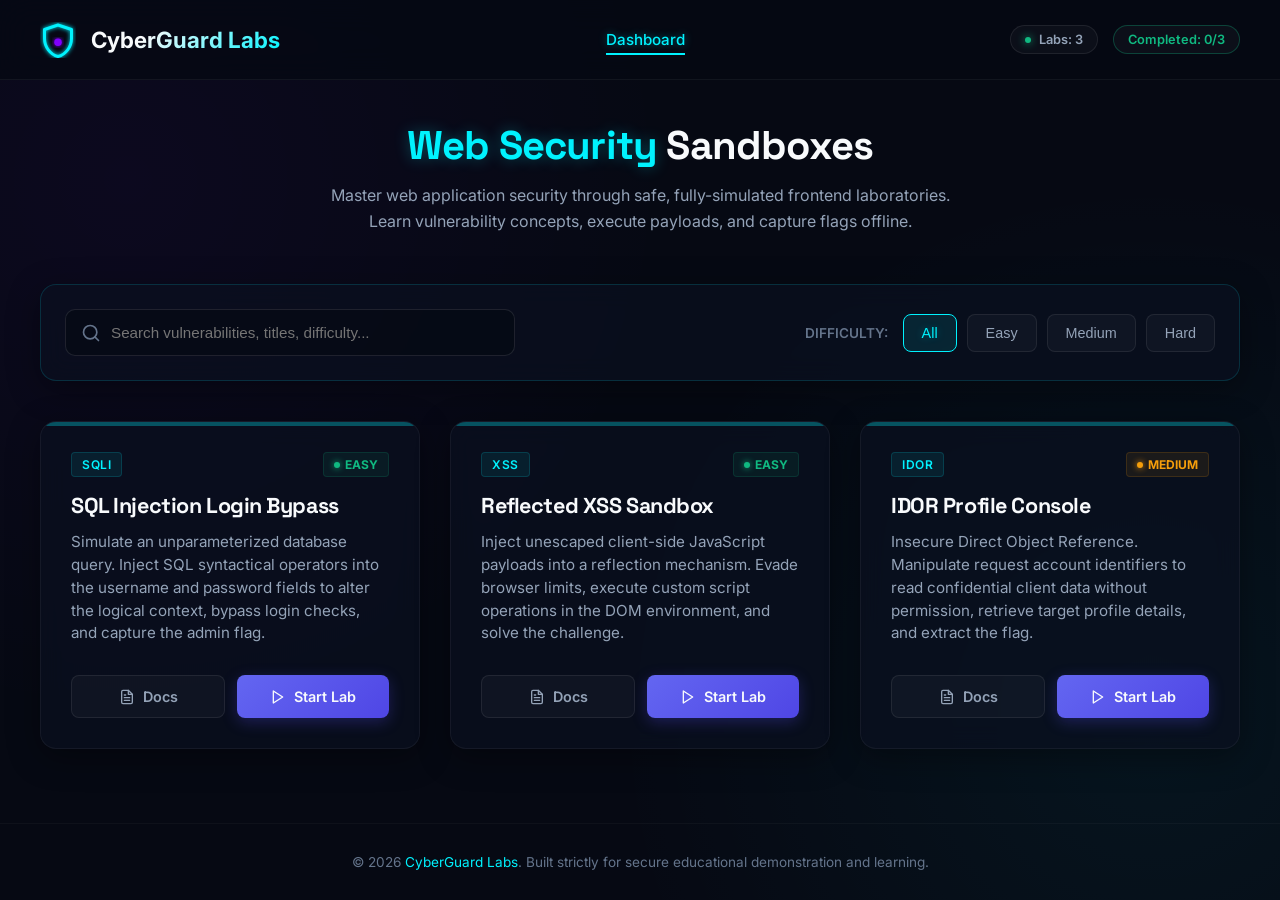
==== index.html @ f49d8ed1 "Add files via upload" ====
<!DOCTYPE html>
<html lang="en">

<head>
  <meta charset="UTF-8">
  <meta name="viewport" content="width=device-width, initial-scale=1.0">
  <title>CyberGuard - Web Security Labs Dashboard</title>
  <!-- SEO Meta Tags -->
  <meta name="description"
    content="An interactive, local sandbox learning dashboard for web security vulnerabilities including SQLi, Reflected XSS, and IDOR.">
  <meta name="keywords"
    content="web security, cybersecurity dashboard, SQL Injection sandbox, cross-site scripting lab, IDOR demonstration">
  <meta name="author" content="CyberGuard">
  <!-- Stylesheets -->
  <link rel="stylesheet" href="css/style.css">
  <!-- Logo Icon -->
  <link rel="icon" type="image/svg+xml" href="assets/images/logo.svg">
</head>

<body>
  <div class="app-container">
    <!-- Navbar Header -->
    <header class="navbar" id="mainHeader">
      <a href="index.html" class="brand" id="brandLink">
        <img src="assets/images/logo.svg" alt="CyberGuard Logo" width="36" height="36" id="brandLogo">
        <span class="brand-text" id="brandTitle">CyberGuard Labs</span>
      </a>

      <nav class="nav-links" id="mainNavigation">
        <a href="index.html" class="nav-link active" id="navHome">Dashboard</a>
      </nav>

      <!-- Dashboard Interactive Stats -->
      <div class="nav-stats" id="dashboardStats">
        <div class="stat-badge" id="badgeTotal">
          <div class="dot"></div>
          <span id="badgeTotalText">Labs: 3</span>
        </div>
        <div class="stat-badge" id="badgeScore" style="border-color: rgba(16, 185, 129, 0.3);">
          <span style="color: var(--neon-green);" id="badgeScoreText">Completed: <span
              id="completedCount">0</span>/3</span>
        </div>
      </div>
    </header>

    <!-- Main Dashboard Section -->
    <main class="dashboard-main" id="dashboardContent">

      <!-- Hero Header Section -->
      <section class="hero-section" id="heroIntro">
        <h2 id="heroTitle"><span>Web Security</span> Sandboxes</h2>
        <p id="heroDescription">
          Master web application security through safe, fully-simulated frontend laboratories. Learn vulnerability
          concepts, execute payloads, and capture flags offline.
        </p>
      </section>

      <!-- Search and Filters Section -->
      <section class="controls-container" id="controlsPanel">
        <!-- Search input -->
        <div class="search-wrapper" id="searchContainer">
          <input type="text" id="labSearch" placeholder="Search vulnerabilities, titles, difficulty..."
            autocomplete="off">
          <svg class="search-icon" xmlns="http://www.w3.org/2000/svg" viewBox="0 0 24 24" width="20" height="20"
            fill="none" stroke="currentColor" stroke-width="2" stroke-linecap="round" stroke-linejoin="round"
            id="searchSvg">
            <circle cx="11" cy="11" r="8"></circle>
            <line x1="21" y1="21" x2="16.65" y2="16.65"></line>
          </svg>
        </div>

        <!-- Filter buttons -->
        <div class="filter-wrapper" id="filterPanel">
          <span class="filter-label" id="filterTitle">Difficulty:</span>
          <button class="filter-btn active" data-difficulty="all" id="filterAll">All</button>
          <button class="filter-btn" data-difficulty="easy" id="filterEasy">Easy</button>
          <button class="filter-btn" data-difficulty="medium" id="filterMedium">Medium</button>
          <button class="filter-btn" data-difficulty="hard" id="filterHard">Hard</button>
        </div>
      </section>

      <!-- Lab Grid System -->
      <section class="labs-grid" id="labsGrid">
        <!-- Rendered dynamically by js/app.js -->
      </section>
    </main>

    <!-- Footer Copyright -->
    <footer class="footer" id="mainFooter">
      <p id="footerCopy">&copy; 2026 <span>CyberGuard Labs</span>. Built strictly for secure educational demonstration
        and learning.</p>
    </footer>
  </div>

  <!-- Main JavaScript App -->
  <script src="js/app.js"></script>
</body>

</html>
---- css/style.css ----
/* 
  Web Security Labs Dashboard - Core Stylesheet
  Aesthetics: Dark Cybersecurity Theme, Neon Accents, Glassmorphism
*/

@import url('https://fonts.googleapis.com/css2?family=Space+Grotesk:wght@300;400;500;600;700&family=Inter:wght@300;400;500;600&family=JetBrains+Mono:wght@400;500&display=swap');

:root {
  /* Color Palette */
  --bg-main: #060913;
  --bg-card: rgba(10, 17, 32, 0.7);
  --bg-card-hover: rgba(16, 28, 54, 0.85);
  --border-color: rgba(0, 242, 254, 0.15);
  --border-hover: rgba(0, 242, 254, 0.4);
  
  /* Neons */
  --neon-cyan: #00f2fe;
  --neon-purple: #9d4edd;
  --neon-pink: #ff007f;
  --neon-green: #10b981;
  --neon-orange: #f59e0b;
  
  /* Text */
  --text-primary: #f8fafc;
  --text-secondary: #94a3b8;
  --text-muted: #64748b;
  
  /* Layout */
  --sidebar-width: 280px;
  --header-height: 80px;
  --transition-smooth: all 0.3s cubic-bezier(0.4, 0, 0.2, 1);
  --glass-glow: 0 8px 32px 0 rgba(0, 0, 0, 0.37);
}

/* Reset & Base Setup */
* {
  margin: 0;
  padding: 0;
  box-sizing: border-box;
}

body {
  background-color: var(--bg-main);
  color: var(--text-primary);
  font-family: 'Inter', sans-serif;
  overflow-x: hidden;
  background-image: 
    radial-gradient(circle at 10% 20%, rgba(127, 0, 255, 0.05) 0%, transparent 40%),
    radial-gradient(circle at 90% 80%, rgba(0, 242, 254, 0.05) 0%, transparent 40%);
  min-height: 100vh;
}

h1, h2, h3, h4, h5, h6 {
  font-family: 'Space Grotesk', sans-serif;
  letter-spacing: -0.02em;
}

/* Scrollbar Customization */
::-webkit-scrollbar {
  width: 8px;
}
::-webkit-scrollbar-track {
  background: var(--bg-main);
}
::-webkit-scrollbar-thumb {
  background: rgba(0, 242, 254, 0.2);
  border-radius: 4px;
}
::-webkit-scrollbar-thumb:hover {
  background: rgba(0, 242, 254, 0.5);
}

/* App Wrapper Layout */
.app-container {
  display: flex;
  flex-direction: column;
  min-height: 100vh;
}

/* Top Navigation Bar */
.navbar {
  height: var(--header-height);
  background: rgba(6, 9, 19, 0.8);
  backdrop-filter: blur(16px);
  -webkit-backdrop-filter: blur(16px);
  border-bottom: 1px solid rgba(255, 255, 255, 0.05);
  display: flex;
  justify-content: space-between;
  align-items: center;
  padding: 0 40px;
  position: sticky;
  top: 0;
  z-index: 100;
}

.brand {
  display: flex;
  align-items: center;
  gap: 15px;
  text-decoration: none;
}

.brand-text {
  font-size: 1.4rem;
  font-weight: 700;
  background: linear-gradient(135deg, var(--text-primary) 30%, var(--neon-cyan) 100%);
  -webkit-background-clip: text;
  -webkit-text-fill-color: transparent;
}

.nav-links {
  display: flex;
  gap: 25px;
  align-items: center;
}

.nav-link {
  color: var(--text-secondary);
  text-decoration: none;
  font-size: 0.95rem;
  font-weight: 500;
  transition: var(--transition-smooth);
  position: relative;
}

.nav-link:hover, .nav-link.active {
  color: var(--neon-cyan);
  text-shadow: 0 0 8px rgba(0, 242, 254, 0.4);
}

.nav-link::after {
  content: '';
  position: absolute;
  bottom: -6px;
  left: 0;
  width: 0;
  height: 2px;
  background: var(--neon-cyan);
  transition: var(--transition-smooth);
}

.nav-link:hover::after, .nav-link.active::after {
  width: 100%;
}

.nav-stats {
  display: flex;
  gap: 15px;
}

.stat-badge {
  background: rgba(255, 255, 255, 0.03);
  border: 1px solid rgba(255, 255, 255, 0.08);
  border-radius: 20px;
  padding: 6px 14px;
  font-size: 0.8rem;
  font-weight: 600;
  color: var(--text-secondary);
  display: flex;
  align-items: center;
  gap: 8px;
}

.stat-badge .dot {
  width: 6px;
  height: 6px;
  border-radius: 50%;
  background: var(--neon-green);
  box-shadow: 0 0 8px var(--neon-green);
}

/* Main Dashboard Page Shell */
.dashboard-main {
  flex: 1;
  max-width: 1400px;
  width: 100%;
  margin: 0 auto;
  padding: 40px;
}

/* Hero Section */
.hero-section {
  text-align: center;
  margin-bottom: 50px;
}

.hero-section h2 {
  font-size: 2.5rem;
  font-weight: 700;
  margin-bottom: 12px;
  color: var(--text-primary);
}

.hero-section h2 span {
  color: var(--neon-cyan);
  text-shadow: 0 0 15px rgba(0, 242, 254, 0.3);
}

.hero-section p {
  color: var(--text-secondary);
  max-width: 650px;
  margin: 0 auto;
  line-height: 1.6;
}

/* Search & Filter Controls */
.controls-container {
  background: var(--bg-card);
  backdrop-filter: blur(12px);
  -webkit-backdrop-filter: blur(12px);
  border: 1px solid var(--border-color);
  box-shadow: var(--glass-glow);
  border-radius: 16px;
  padding: 24px;
  display: flex;
  justify-content: space-between;
  align-items: center;
  gap: 20px;
  margin-bottom: 40px;
  transition: var(--transition-smooth);
}

.controls-container:hover {
  border-color: rgba(0, 242, 254, 0.3);
}

/* Search box */
.search-wrapper {
  position: relative;
  flex: 1;
  max-width: 450px;
}

.search-wrapper input {
  width: 100%;
  background: rgba(6, 9, 19, 0.6);
  border: 1px solid rgba(255, 255, 255, 0.1);
  border-radius: 10px;
  padding: 14px 20px 14px 45px;
  color: var(--text-primary);
  font-size: 0.95rem;
  transition: var(--transition-smooth);
}

.search-wrapper input:focus {
  outline: none;
  border-color: var(--neon-cyan);
  box-shadow: 0 0 10px rgba(0, 242, 254, 0.2);
  background: rgba(6, 9, 19, 0.8);
}

.search-icon {
  position: absolute;
  left: 16px;
  top: 50%;
  transform: translateY(-50%);
  color: var(--text-muted);
  pointer-events: none;
  transition: var(--transition-smooth);
}

.search-wrapper input:focus + .search-icon {
  color: var(--neon-cyan);
}

/* Difficulty Filters */
.filter-wrapper {
  display: flex;
  gap: 10px;
  align-items: center;
}

.filter-label {
  font-size: 0.85rem;
  color: var(--text-muted);
  font-weight: 600;
  text-transform: uppercase;
  margin-right: 5px;
}

.filter-btn {
  background: rgba(255, 255, 255, 0.03);
  border: 1px solid rgba(255, 255, 255, 0.08);
  color: var(--text-secondary);
  padding: 10px 18px;
  border-radius: 8px;
  cursor: pointer;
  font-weight: 500;
  font-size: 0.9rem;
  transition: var(--transition-smooth);
}

.filter-btn:hover {
  background: rgba(255, 255, 255, 0.08);
  color: var(--text-primary);
  border-color: rgba(255, 255, 255, 0.2);
}

.filter-btn.active {
  background: rgba(0, 242, 254, 0.1);
  border-color: var(--neon-cyan);
  color: var(--neon-cyan);
  text-shadow: 0 0 8px rgba(0, 242, 254, 0.3);
}

/* Labs Grid */
.labs-grid {
  display: grid;
  grid-template-columns: repeat(auto-fill, minmax(360px, 1fr));
  gap: 30px;
}

/* Glassmorphism Lab Card */
.lab-card {
  background: var(--bg-card);
  backdrop-filter: blur(12px);
  -webkit-backdrop-filter: blur(12px);
  border: 1px solid rgba(255, 255, 255, 0.05);
  box-shadow: var(--glass-glow);
  border-radius: 16px;
  padding: 30px;
  display: flex;
  flex-direction: column;
  height: 100%;
  transition: var(--transition-smooth);
  position: relative;
  overflow: hidden;
}

.lab-card::before {
  content: '';
  position: absolute;
  top: 0;
  left: 0;
  width: 100%;
  height: 4px;
  background: var(--neon-cyan);
  opacity: 0.3;
  transition: var(--transition-smooth);
}

.lab-card:hover {
  transform: translateY(-5px);
  background: var(--bg-card-hover);
  border-color: var(--border-hover);
  box-shadow: 0 12px 40px rgba(0, 242, 254, 0.1);
}

.lab-card:hover::before {
  opacity: 1;
}

/* Lab Header & Badges */
.lab-header {
  display: flex;
  justify-content: space-between;
  align-items: flex-start;
  margin-bottom: 15px;
}

.vuln-type {
  font-size: 0.75rem;
  font-weight: 600;
  text-transform: uppercase;
  color: var(--neon-cyan);
  letter-spacing: 0.05em;
  background: rgba(0, 242, 254, 0.08);
  padding: 4px 10px;
  border-radius: 4px;
  border: 1px solid rgba(0, 242, 254, 0.15);
}

.difficulty-badge {
  font-size: 0.75rem;
  font-weight: 700;
  text-transform: uppercase;
  padding: 4px 10px;
  border-radius: 4px;
  display: flex;
  align-items: center;
  gap: 5px;
}

.difficulty-badge::before {
  content: '';
  width: 6px;
  height: 6px;
  border-radius: 50%;
}

/* Difficulty specific badges */
.diff-easy {
  color: var(--neon-green);
  background: rgba(16, 185, 129, 0.08);
  border: 1px solid rgba(16, 185, 129, 0.15);
}
.diff-easy::before {
  background: var(--neon-green);
  box-shadow: 0 0 6px var(--neon-green);
}

.diff-medium {
  color: var(--neon-orange);
  background: rgba(245, 158, 11, 0.08);
  border: 1px solid rgba(245, 158, 11, 0.15);
}
.diff-medium::before {
  background: var(--neon-orange);
  box-shadow: 0 0 6px var(--neon-orange);
}

.diff-hard {
  color: var(--neon-pink);
  background: rgba(255, 0, 127, 0.08);
  border: 1px solid rgba(255, 0, 127, 0.15);
}
.diff-hard::before {
  background: var(--neon-pink);
  box-shadow: 0 0 6px var(--neon-pink);
}

/* Card Content styling */
.lab-title {
  font-size: 1.35rem;
  font-weight: 700;
  margin-bottom: 12px;
  color: var(--text-primary);
}

.lab-description {
  color: var(--text-secondary);
  font-size: 0.95rem;
  line-height: 1.5;
  margin-bottom: 30px;
  flex: 1; /* Pushes action buttons to the bottom */
}

/* Card Action Buttons */
.card-actions {
  display: flex;
  gap: 12px;
}

.btn {
  flex: 1;
  padding: 12px 18px;
  border-radius: 8px;
  font-weight: 600;
  font-size: 0.9rem;
  cursor: pointer;
  transition: var(--transition-smooth);
  display: flex;
  align-items: center;
  justify-content: center;
  gap: 8px;
  text-decoration: none;
  border: none;
}

/* Document / Outline button style */
.btn-secondary {
  background: rgba(255, 255, 255, 0.03);
  border: 1px solid rgba(255, 255, 255, 0.08);
  color: var(--text-secondary);
}

.btn-secondary:hover {
  background: rgba(255, 255, 255, 0.08);
  color: var(--text-primary);
  border-color: rgba(255, 255, 255, 0.2);
}

/* Launch/Start button style */
.btn-primary {
  background: linear-gradient(135deg, #6366f1 0%, #4f46e5 100%);
  color: var(--text-primary);
  box-shadow: 0 4px 15px rgba(79, 70, 229, 0.3);
}

.btn-primary:hover {
  background: linear-gradient(135deg, #4f46e5 0%, #3730a3 100%);
  box-shadow: 0 4px 20px rgba(79, 70, 229, 0.5);
  transform: translateY(-1px);
}

/* Footer Section */
.footer {
  padding: 30px 40px;
  border-top: 1px solid rgba(255, 255, 255, 0.03);
  text-align: center;
  color: var(--text-muted);
  font-size: 0.85rem;
}

.footer span {
  color: var(--neon-cyan);
}

/* No matches display style */
.no-results {
  grid-column: 1 / -1;
  text-align: center;
  padding: 60px 20px;
  background: var(--bg-card);
  border: 1px dashed rgba(255, 255, 255, 0.08);
  border-radius: 16px;
  color: var(--text-secondary);
}

.no-results svg {
  margin-bottom: 15px;
  color: var(--text-muted);
}

/* RESPONSIVE BREAKPOINTS */
@media (max-width: 992px) {
  .controls-container {
    flex-direction: column;
    align-items: stretch;
  }
  .search-wrapper {
    max-width: 100%;
  }
}

@media (max-width: 768px) {
  .navbar {
    padding: 0 20px;
  }
  .nav-stats {
    display: none; /* Hide secondary stats in mobile nav */
  }
  .dashboard-main {
    padding: 20px;
  }
  .hero-section h2 {
    font-size: 2rem;
  }
}

@media (max-width: 576px) {
  .card-actions {
    flex-direction: column;
  }
  .labs-grid {
    grid-template-columns: 1fr;
  }
}
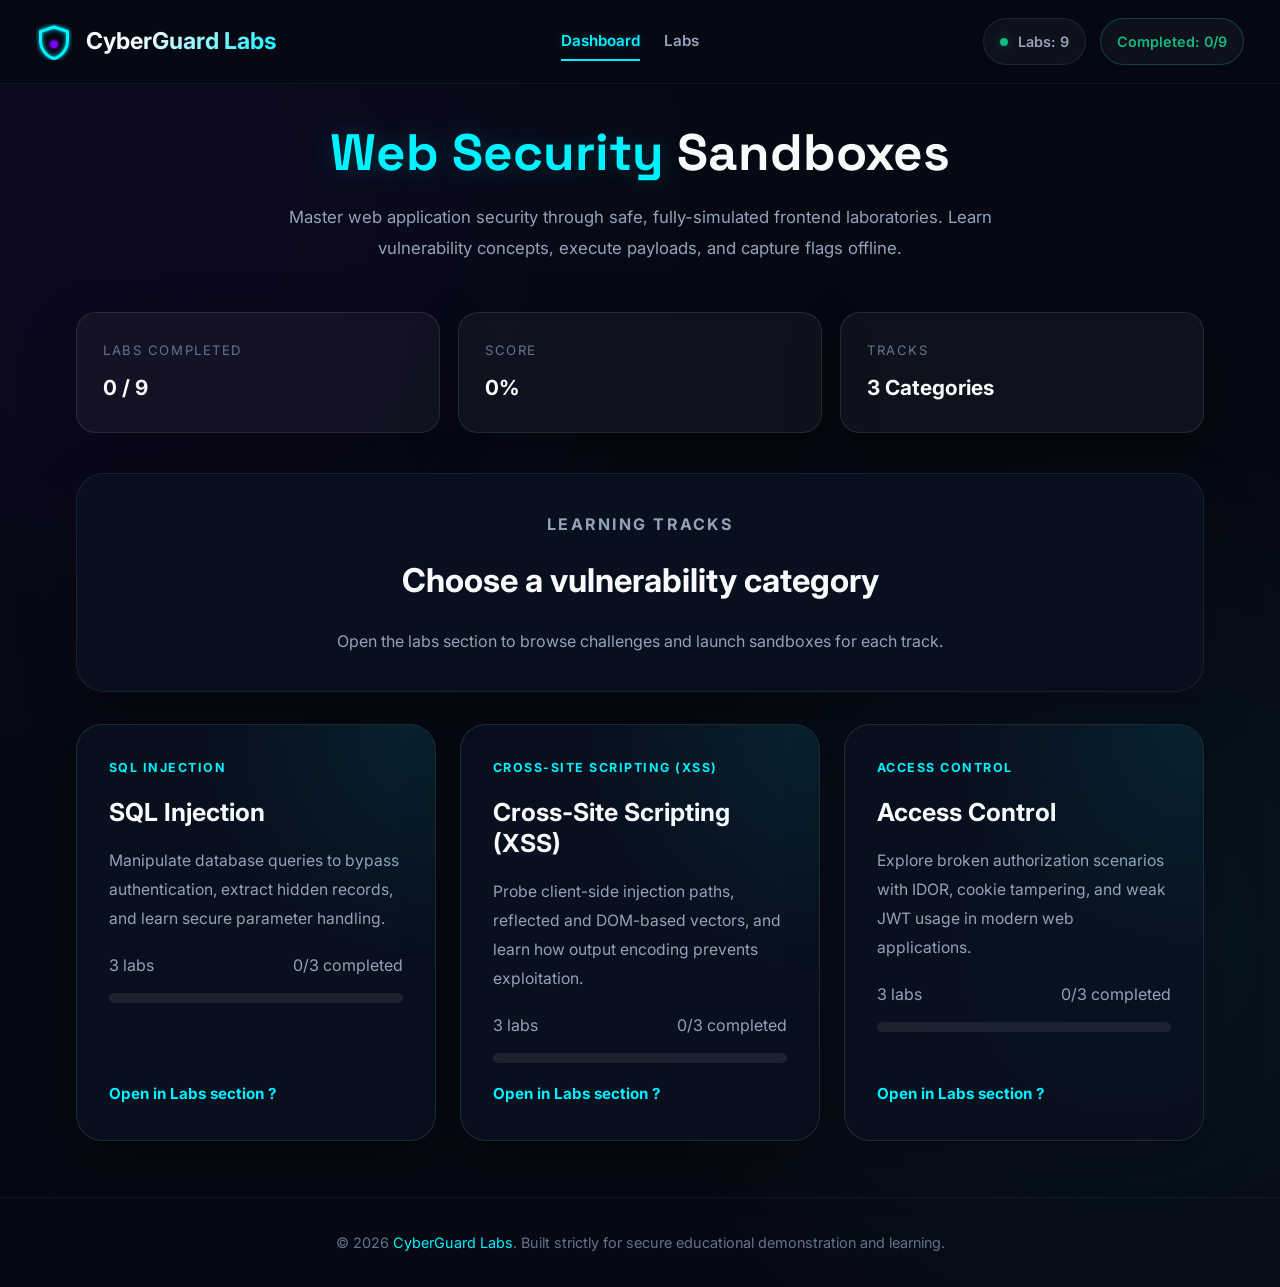
==== commit 4f6ccc89: "updated all the labs and devided in different sections and flags are not global "update-v2"" ====
--- a/index.html
+++ b/index.html
@@ -28,17 +28,17 @@
 
       <nav class="nav-links" id="mainNavigation">
         <a href="index.html" class="nav-link active" id="navHome">Dashboard</a>
+        <a href="labs.html" class="nav-link" id="navLabs">Labs</a>
       </nav>
 
       <!-- Dashboard Interactive Stats -->
       <div class="nav-stats" id="dashboardStats">
         <div class="stat-badge" id="badgeTotal">
           <div class="dot"></div>
-          <span id="badgeTotalText">Labs: 3</span>
+          <span id="badgeTotalText">Labs: 9</span>
         </div>
         <div class="stat-badge" id="badgeScore" style="border-color: rgba(16, 185, 129, 0.3);">
-          <span style="color: var(--neon-green);" id="badgeScoreText">Completed: <span
-              id="completedCount">0</span>/3</span>
+          <span style="color: var(--neon-green);">Completed: <span id="completedCount">0</span>/9</span>
         </div>
       </div>
     </header>
@@ -55,33 +55,32 @@
         </p>
       </section>
 
-      <!-- Search and Filters Section -->
-      <section class="controls-container" id="controlsPanel">
-        <!-- Search input -->
-        <div class="search-wrapper" id="searchContainer">
-          <input type="text" id="labSearch" placeholder="Search vulnerabilities, titles, difficulty..."
-            autocomplete="off">
-          <svg class="search-icon" xmlns="http://www.w3.org/2000/svg" viewBox="0 0 24 24" width="20" height="20"
-            fill="none" stroke="currentColor" stroke-width="2" stroke-linecap="round" stroke-linejoin="round"
-            id="searchSvg">
-            <circle cx="11" cy="11" r="8"></circle>
-            <line x1="21" y1="21" x2="16.65" y2="16.65"></line>
-          </svg>
-        </div>
-
-        <!-- Filter buttons -->
-        <div class="filter-wrapper" id="filterPanel">
-          <span class="filter-label" id="filterTitle">Difficulty:</span>
-          <button class="filter-btn active" data-difficulty="all" id="filterAll">All</button>
-          <button class="filter-btn" data-difficulty="easy" id="filterEasy">Easy</button>
-          <button class="filter-btn" data-difficulty="medium" id="filterMedium">Medium</button>
-          <button class="filter-btn" data-difficulty="hard" id="filterHard">Hard</button>
+      <section class="dashboard-overview" id="dashboardOverview">
+        <div class="overview-stats dashboard-stats">
+          <article class="stat-card">
+            <span class="stat-label">Labs completed</span>
+            <strong><span id="dashboardCompletedCount">0</span> / 9</strong>
+          </article>
+          <article class="stat-card">
+            <span class="stat-label">Score</span>
+            <strong><span id="dashboardScorePercent">0</span>%</strong>
+          </article>
+          <article class="stat-card">
+            <span class="stat-label">Tracks</span>
+            <strong>3 Categories</strong>
+          </article>
         </div>
       </section>
 
-      <!-- Lab Grid System -->
-      <section class="labs-grid" id="labsGrid">
-        <!-- Rendered dynamically by js/app.js -->
+      <section class="labs-section dashboard-categories" id="dashboardCategories">
+        <div class="section-intro dashboard-intro">
+          <div>
+            <p class="eyebrow">Learning Tracks</p>
+            <h2>Choose a vulnerability category</h2>
+            <p>Open the labs section to browse challenges and launch sandboxes for each track.</p>
+          </div>
+        </div>
+        <div class="category-grid" id="categoryGateways"></div>
       </section>
     </main>
 
@@ -92,8 +91,10 @@
     </footer>
   </div>
 
-  <!-- Main JavaScript App -->
-  <script src="js/app.js"></script>
+  <script src="js/data.js"></script>
+  <script src="js/progress.js"></script>
+  <script src="js/shared.js"></script>
+  <script src="js/dashboard.js"></script>
 </body>
 
-</html>+</html>
--- a/css/style.css
+++ b/css/style.css
@@ -1,107 +1,110 @@
-/* 
-  Web Security Labs Dashboard - Core Stylesheet
-  Aesthetics: Dark Cybersecurity Theme, Neon Accents, Glassmorphism
+/*
+  CyberGuard Labs - Category-Based Lab Platform
+  Modern dark theme with glassmorphism, micro-animations, and responsive learning UI
 */
 
-@import url('https://fonts.googleapis.com/css2?family=Space+Grotesk:wght@300;400;500;600;700&family=Inter:wght@300;400;500;600&family=JetBrains+Mono:wght@400;500&display=swap');
+@import url('https://fonts.googleapis.com/css2?family=Space+Grotesk:wght@300;400;500;600;700&family=Inter:wght@300;400;500;600&display=swap');
 
 :root {
-  /* Color Palette */
   --bg-main: #060913;
-  --bg-card: rgba(10, 17, 32, 0.7);
-  --bg-card-hover: rgba(16, 28, 54, 0.85);
-  --border-color: rgba(0, 242, 254, 0.15);
-  --border-hover: rgba(0, 242, 254, 0.4);
-  
-  /* Neons */
+  --bg-panel: rgba(10, 17, 32, 0.76);
+  --bg-panel-strong: rgba(6, 9, 19, 0.9);
+  --border: rgba(255, 255, 255, 0.08);
+  --border-strong: rgba(0, 242, 254, 0.18);
   --neon-cyan: #00f2fe;
-  --neon-purple: #9d4edd;
-  --neon-pink: #ff007f;
   --neon-green: #10b981;
   --neon-orange: #f59e0b;
-  
-  /* Text */
+  --neon-pink: #ff007f;
   --text-primary: #f8fafc;
   --text-secondary: #94a3b8;
   --text-muted: #64748b;
-  
-  /* Layout */
-  --sidebar-width: 280px;
-  --header-height: 80px;
-  --transition-smooth: all 0.3s cubic-bezier(0.4, 0, 0.2, 1);
-  --glass-glow: 0 8px 32px 0 rgba(0, 0, 0, 0.37);
-}
-
-/* Reset & Base Setup */
+  --shadow: 0 18px 60px rgba(0, 0, 0, 0.24);
+  --transition: all 0.3s cubic-bezier(0.4, 0, 0.2, 1);
+}
+
 * {
   margin: 0;
   padding: 0;
   box-sizing: border-box;
 }
 
+html {
+  scroll-behavior: smooth;
+}
+
 body {
-  background-color: var(--bg-main);
+  min-height: 100vh;
+  font-family: 'Inter', sans-serif;
+  font-size: 16px;
+  line-height: 1.75;
   color: var(--text-primary);
-  font-family: 'Inter', sans-serif;
-  overflow-x: hidden;
-  background-image: 
-    radial-gradient(circle at 10% 20%, rgba(127, 0, 255, 0.05) 0%, transparent 40%),
-    radial-gradient(circle at 90% 80%, rgba(0, 242, 254, 0.05) 0%, transparent 40%);
-  min-height: 100vh;
-}
-
-h1, h2, h3, h4, h5, h6 {
-  font-family: 'Space Grotesk', sans-serif;
-  letter-spacing: -0.02em;
-}
-
-/* Scrollbar Customization */
+  background: var(--bg-main);
+  background-image: radial-gradient(circle at 10% 15%, rgba(127, 0, 255, 0.06) 0%, transparent 36%),
+    radial-gradient(circle at 88% 73%, rgba(0, 242, 254, 0.06) 0%, transparent 34%);
+}
+
+img,
+svg {
+  display: block;
+  max-width: 100%;
+}
+
+button,
+a {
+  font: inherit;
+}
+
+::selection {
+  background: rgba(0, 242, 254, 0.2);
+}
+
 ::-webkit-scrollbar {
-  width: 8px;
-}
+  width: 9px;
+}
+
 ::-webkit-scrollbar-track {
-  background: var(--bg-main);
-}
+  background: transparent;
+}
+
 ::-webkit-scrollbar-thumb {
-  background: rgba(0, 242, 254, 0.2);
-  border-radius: 4px;
-}
+  background: rgba(0, 242, 254, 0.23);
+  border-radius: 999px;
+}
+
 ::-webkit-scrollbar-thumb:hover {
-  background: rgba(0, 242, 254, 0.5);
-}
-
-/* App Wrapper Layout */
+  background: rgba(0, 242, 254, 0.38);
+}
+
 .app-container {
   display: flex;
   flex-direction: column;
   min-height: 100vh;
 }
 
-/* Top Navigation Bar */
 .navbar {
-  height: var(--header-height);
-  background: rgba(6, 9, 19, 0.8);
-  backdrop-filter: blur(16px);
-  -webkit-backdrop-filter: blur(16px);
-  border-bottom: 1px solid rgba(255, 255, 255, 0.05);
-  display: flex;
-  justify-content: space-between;
-  align-items: center;
-  padding: 0 40px;
   position: sticky;
   top: 0;
   z-index: 100;
+  display: flex;
+  align-items: center;
+  justify-content: space-between;
+  gap: 24px;
+  padding: 18px 36px;
+  background: rgba(6, 9, 19, 0.86);
+  backdrop-filter: blur(18px);
+  -webkit-backdrop-filter: blur(18px);
+  border-bottom: 1px solid rgba(255, 255, 255, 0.05);
 }
 
 .brand {
   display: flex;
   align-items: center;
-  gap: 15px;
+  gap: 14px;
   text-decoration: none;
 }
 
 .brand-text {
-  font-size: 1.4rem;
+  font-size: 1.45rem;
   font-weight: 700;
   background: linear-gradient(135deg, var(--text-primary) 30%, var(--neon-cyan) 100%);
   -webkit-background-clip: text;
@@ -110,22 +113,24 @@
 
 .nav-links {
   display: flex;
-  gap: 25px;
-  align-items: center;
+  align-items: center;
+  justify-content: center;
+  gap: 24px;
 }
 
 .nav-link {
   color: var(--text-secondary);
   text-decoration: none;
   font-size: 0.95rem;
-  font-weight: 500;
-  transition: var(--transition-smooth);
+  font-weight: 600;
+  transition: var(--transition);
   position: relative;
 }
 
-.nav-link:hover, .nav-link.active {
+.nav-link:hover,
+.nav-link.active {
   color: var(--neon-cyan);
-  text-shadow: 0 0 8px rgba(0, 242, 254, 0.4);
+  text-shadow: 0 0 8px rgba(0, 242, 254, 0.25);
 }
 
 .nav-link::after {
@@ -136,117 +141,410 @@
   width: 0;
   height: 2px;
   background: var(--neon-cyan);
-  transition: var(--transition-smooth);
-}
-
-.nav-link:hover::after, .nav-link.active::after {
+  transition: var(--transition);
+}
+
+.nav-link:hover::after,
+.nav-link.active::after {
   width: 100%;
 }
 
 .nav-stats {
   display: flex;
-  gap: 15px;
+  align-items: center;
+  gap: 14px;
+  flex-wrap: wrap;
 }
 
 .stat-badge {
-  background: rgba(255, 255, 255, 0.03);
+  display: flex;
+  align-items: center;
+  gap: 10px;
+  padding: 10px 16px;
+  border-radius: 999px;
+  background: rgba(255, 255, 255, 0.04);
   border: 1px solid rgba(255, 255, 255, 0.08);
-  border-radius: 20px;
-  padding: 6px 14px;
-  font-size: 0.8rem;
+  color: var(--text-secondary);
+  font-size: 0.9rem;
   font-weight: 600;
-  color: var(--text-secondary);
-  display: flex;
-  align-items: center;
-  gap: 8px;
 }
 
 .stat-badge .dot {
-  width: 6px;
-  height: 6px;
-  border-radius: 50%;
+  width: 8px;
+  height: 8px;
+  border-radius: 999px;
   background: var(--neon-green);
-  box-shadow: 0 0 8px var(--neon-green);
-}
-
-/* Main Dashboard Page Shell */
+  box-shadow: 0 0 10px rgba(16, 185, 129, 0.35);
+}
+
 .dashboard-main {
   flex: 1;
-  max-width: 1400px;
-  width: 100%;
+  width: min(1200px, 100%);
   margin: 0 auto;
-  padding: 40px;
-}
-
-/* Hero Section */
+  padding: 40px 36px 56px;
+}
+
 .hero-section {
+  max-width: 820px;
+  margin: 0 auto 48px;
   text-align: center;
-  margin-bottom: 50px;
-}
-
+}
+
+.hero-section h1,
 .hero-section h2 {
-  font-size: 2.5rem;
+  font-family: 'Space Grotesk', sans-serif;
+  font-size: clamp(2.2rem, 4vw, 3.2rem);
+  line-height: 1.12;
+  margin-bottom: 20px;
   font-weight: 700;
-  margin-bottom: 12px;
-  color: var(--text-primary);
 }
 
 .hero-section h2 span {
   color: var(--neon-cyan);
-  text-shadow: 0 0 15px rgba(0, 242, 254, 0.3);
-}
-
-.hero-section p {
-  color: var(--text-secondary);
-  max-width: 650px;
+  text-shadow: 0 0 24px rgba(0, 242, 254, 0.2);
+}
+
+.hero-section p,
+.hero-copy {
+  color: var(--text-secondary);
+  font-size: 1.05rem;
+  line-height: 1.85;
+  max-width: 760px;
   margin: 0 auto;
-  line-height: 1.6;
-}
-
-/* Search & Filter Controls */
+}
+
+.labs-hero {
+  text-align: left;
+  max-width: 100%;
+}
+
+.labs-hero h1 {
+  text-align: left;
+  margin-left: 0;
+}
+
+.labs-hero .hero-copy {
+  margin: 0;
+}
+
+.eyebrow {
+  display: inline-block;
+  color: var(--neon-cyan);
+  text-transform: uppercase;
+  letter-spacing: 0.14em;
+  font-size: 0.78rem;
+  font-weight: 700;
+  margin-bottom: 14px;
+}
+
 .controls-container {
-  background: var(--bg-card);
-  backdrop-filter: blur(12px);
-  -webkit-backdrop-filter: blur(12px);
-  border: 1px solid var(--border-color);
-  box-shadow: var(--glass-glow);
-  border-radius: 16px;
-  padding: 24px;
   display: flex;
   justify-content: space-between;
   align-items: center;
   gap: 20px;
+  margin-bottom: 36px;
+  padding: 22px 24px;
+  background: rgba(10, 17, 32, 0.82);
+  border: 1px solid rgba(255, 255, 255, 0.1);
+  border-radius: 22px;
+  flex-wrap: wrap;
+}
+
+.labs-grid {
+  display: grid;
+  grid-template-columns: repeat(auto-fill, minmax(300px, 1fr));
+  gap: 24px;
+}
+
+.labs-section {
+  display: grid;
+  gap: 32px;
+}
+
+.section-intro {
+  display: grid;
+  grid-template-columns: minmax(0, 1.3fr) minmax(280px, 1fr);
+  gap: 26px;
+  align-items: center;
+  padding: 36px;
+  border-radius: 28px;
+  background: rgba(10, 17, 32, 0.86);
+  border: 1px solid rgba(255, 255, 255, 0.08);
+  box-shadow: var(--shadow);
+  backdrop-filter: blur(14px);
+}
+
+.section-intro h2 {
+  font-size: 2.05rem;
+  margin-bottom: 18px;
+}
+
+.section-intro p {
+  color: var(--text-secondary);
+  font-size: 1rem;
+  max-width: 620px;
+}
+
+.overview-stats {
+  display: grid;
+  gap: 18px;
+}
+
+.stat-card {
+  padding: 26px 26px;
+  border-radius: 20px;
+  background: rgba(255, 255, 255, 0.04);
+  border: 1px solid rgba(255, 255, 255, 0.1);
+  box-shadow: var(--shadow);
+}
+
+.stat-label {
+  display: block;
+  color: var(--text-muted);
+  font-size: 0.82rem;
+  text-transform: uppercase;
+  letter-spacing: 0.12em;
+  margin-bottom: 8px;
+}
+
+.stat-card strong {
+  font-size: 1.3rem;
+}
+
+.category-grid,
+.labs-list {
+  display: grid;
+  gap: 24px;
+}
+
+.category-grid {
+  grid-template-columns: repeat(auto-fit, minmax(280px, 1fr));
+}
+
+.labs-list {
+  grid-template-columns: repeat(auto-fill, minmax(320px, 1fr));
+}
+
+.dashboard-stats {
+  display: grid;
+  grid-template-columns: repeat(auto-fit, minmax(200px, 1fr));
+  gap: 18px;
+}
+
+.dashboard-overview {
   margin-bottom: 40px;
-  transition: var(--transition-smooth);
-}
-
-.controls-container:hover {
-  border-color: rgba(0, 242, 254, 0.3);
-}
-
-/* Search box */
+}
+
+.dashboard-categories {
+  margin-top: 8px;
+}
+
+.dashboard-intro {
+  grid-template-columns: 1fr;
+  text-align: center;
+}
+
+.dashboard-intro h2,
+.dashboard-intro p {
+  margin-left: auto;
+  margin-right: auto;
+}
+
+.category-gateway {
+  text-decoration: none;
+  color: inherit;
+  cursor: pointer;
+}
+
+.gateway-link {
+  margin-top: auto;
+  color: var(--neon-cyan);
+  font-weight: 700;
+  font-size: 0.95rem;
+}
+
+.category-gateway:hover {
+  transform: translateY(-4px);
+  border-color: rgba(0, 242, 254, 0.15);
+  box-shadow: 0 24px 72px rgba(0, 242, 254, 0.14);
+}
+
+.category-card {
+  position: relative;
+  overflow: hidden;
+  padding: 32px;
+  border-radius: 26px;
+  background: rgba(10, 17, 32, 0.84);
+  border: 1px solid rgba(255, 255, 255, 0.1);
+  box-shadow: var(--shadow);
+  transition: var(--transition);
+  display: flex;
+  flex-direction: column;
+  gap: 18px;
+  min-height: 300px;
+}
+
+.category-card::after {
+  content: '';
+  position: absolute;
+  inset: 0;
+  background: radial-gradient(circle at top right, rgba(0, 242, 254, 0.08), transparent 45%);
+  pointer-events: none;
+}
+
+.category-card:hover {
+  transform: translateY(-4px);
+  border-color: rgba(0, 242, 254, 0.15);
+  box-shadow: 0 24px 72px rgba(0, 242, 254, 0.14);
+}
+
+.category-tag {
+  color: var(--neon-cyan);
+  text-transform: uppercase;
+  letter-spacing: 0.12em;
+  font-size: 0.78rem;
+  font-weight: 700;
+}
+
+.category-title {
+  font-size: 1.55rem;
+  line-height: 1.25;
+}
+
+.category-copy {
+  color: var(--text-secondary);
+  line-height: 1.85;
+  font-size: 0.98rem;
+}
+
+.category-meta {
+  display: grid;
+  gap: 14px;
+}
+
+.category-meta-row {
+  display: flex;
+  justify-content: space-between;
+  gap: 12px;
+  color: var(--text-secondary);
+  font-size: 1rem;
+}
+
+.progress-chip {
+  display: inline-flex;
+  align-items: center;
+  gap: 8px;
+  padding: 12px 16px;
+  border-radius: 999px;
+  background: rgba(255, 255, 255, 0.04);
+  color: var(--text-secondary);
+  font-weight: 700;
+}
+
+.progress-chip.active {
+  background: rgba(16, 185, 129, 0.12);
+  color: var(--neon-green);
+}
+
+.progress-bar-shell {
+  width: 100%;
+  height: 10px;
+  border-radius: 999px;
+  background: rgba(255, 255, 255, 0.08);
+  overflow: hidden;
+}
+
+.progress-fill {
+  display: block;
+  height: 100%;
+  min-width: 0;
+  background: linear-gradient(135deg, var(--neon-cyan), var(--neon-green));
+  transition: width 0.35s ease;
+}
+
+.progress-bar-shell[data-progress]:not([data-progress="0"]) .progress-fill,
+.progress-bar-shell[aria-valuenow]:not([aria-valuenow="0"]) .progress-fill {
+  min-width: 6px;
+}
+
+.category-detail {
+  display: grid;
+  gap: 20px;
+}
+
+.detail-header {
+  display: flex;
+  justify-content: space-between;
+  align-items: flex-start;
+  gap: 24px;
+  flex-wrap: wrap;
+}
+
+.back-button {
+  align-self: flex-start;
+  border: 1px solid rgba(255, 255, 255, 0.08);
+  background: rgba(255, 255, 255, 0.04);
+  color: var(--text-primary);
+  border-radius: 14px;
+  padding: 12px 18px;
+  cursor: pointer;
+  transition: var(--transition);
+}
+
+.back-button:hover {
+  background: rgba(0, 242, 254, 0.08);
+  border-color: rgba(0, 242, 254, 0.18);
+}
+
+.category-meta-text h2 {
+  font-size: clamp(1.8rem, 3vw, 2.4rem);
+  margin-bottom: 10px;
+}
+
+.category-meta-text p {
+  color: var(--text-secondary);
+  max-width: 720px;
+}
+
+.detail-summary {
+  display: grid;
+  gap: 14px;
+  flex: 1;
+  min-width: 240px;
+}
+
+.detail-controls {
+  display: flex;
+  justify-content: space-between;
+  align-items: center;
+  gap: 20px;
+  padding: 22px 24px;
+  background: rgba(10, 17, 32, 0.82);
+  border: 1px solid rgba(255, 255, 255, 0.1);
+  border-radius: 22px;
+}
+
 .search-wrapper {
   position: relative;
   flex: 1;
-  max-width: 450px;
+  min-width: 260px;
+  max-width: 520px;
 }
 
 .search-wrapper input {
   width: 100%;
-  background: rgba(6, 9, 19, 0.6);
+  padding: 16px 18px 16px 50px;
+  border-radius: 16px;
   border: 1px solid rgba(255, 255, 255, 0.1);
-  border-radius: 10px;
-  padding: 14px 20px 14px 45px;
+  background: rgba(255, 255, 255, 0.05);
   color: var(--text-primary);
-  font-size: 0.95rem;
-  transition: var(--transition-smooth);
+  outline: none;
+  transition: var(--transition);
 }
 
 .search-wrapper input:focus {
-  outline: none;
   border-color: var(--neon-cyan);
-  box-shadow: 0 0 10px rgba(0, 242, 254, 0.2);
-  background: rgba(6, 9, 19, 0.8);
+  background: rgba(6, 9, 19, 0.9);
 }
 
 .search-icon {
@@ -255,294 +553,287 @@
   top: 50%;
   transform: translateY(-50%);
   color: var(--text-muted);
-  pointer-events: none;
-  transition: var(--transition-smooth);
-}
-
-.search-wrapper input:focus + .search-icon {
+}
+
+.filter-wrapper {
+  display: flex;
+  align-items: center;
+  gap: 12px;
+  flex-wrap: wrap;
+}
+
+.filter-label {
+  color: var(--text-muted);
+  font-size: 0.82rem;
+  font-weight: 700;
+  letter-spacing: 0.12em;
+  text-transform: uppercase;
+}
+
+.filter-btn {
+  border: 1px solid rgba(255, 255, 255, 0.08);
+  background: rgba(255, 255, 255, 0.03);
+  color: var(--text-secondary);
+  border-radius: 14px;
+  padding: 10px 16px;
+  cursor: pointer;
+  transition: var(--transition);
+  font-weight: 600;
+}
+
+.filter-btn:hover {
+  border-color: rgba(0, 242, 254, 0.2);
+  color: var(--text-primary);
+}
+
+.filter-btn.active {
+  background: rgba(0, 242, 254, 0.12);
   color: var(--neon-cyan);
-}
-
-/* Difficulty Filters */
-.filter-wrapper {
+  border-color: var(--neon-cyan);
+}
+
+.lab-card {
+  background: rgba(10, 17, 32, 0.82);
+  border: 1px solid rgba(255, 255, 255, 0.1);
+  border-radius: 24px;
+  padding: 32px;
+  box-shadow: var(--shadow);
+  display: grid;
+  gap: 20px;
+  transition: var(--transition);
+}
+
+.lab-card:hover {
+  transform: translateY(-3px);
+  border-color: rgba(0, 242, 254, 0.18);
+}
+
+.vuln-type {
+  display: inline-flex;
+  align-items: center;
+  padding: 6px 12px;
+  border-radius: 8px;
+  background: rgba(0, 242, 254, 0.1);
+  color: var(--neon-cyan);
+  font-size: 0.78rem;
+  font-weight: 700;
+  letter-spacing: 0.06em;
+  text-transform: uppercase;
+}
+
+.difficulty-badge {
+  display: inline-flex;
+  align-items: center;
+  padding: 6px 12px;
+  border-radius: 8px;
+  font-size: 0.78rem;
+  font-weight: 700;
+  text-transform: capitalize;
+}
+
+.diff-easy {
+  background: rgba(16, 185, 129, 0.12);
+  color: var(--neon-green);
+}
+
+.diff-medium {
+  background: rgba(245, 158, 11, 0.12);
+  color: var(--neon-orange);
+}
+
+.diff-hard {
+  background: rgba(255, 0, 127, 0.12);
+  color: var(--neon-pink);
+}
+
+.lab-header {
+  display: flex;
+  align-items: flex-start;
+  justify-content: space-between;
+  gap: 18px;
+  flex-wrap: wrap;
+}
+
+.lab-card .category-tag {
+  font-size: 0.72rem;
+}
+
+.badge-group {
   display: flex;
   gap: 10px;
-  align-items: center;
-}
-
-.filter-label {
-  font-size: 0.85rem;
-  color: var(--text-muted);
-  font-weight: 600;
-  text-transform: uppercase;
-  margin-right: 5px;
-}
-
-.filter-btn {
-  background: rgba(255, 255, 255, 0.03);
-  border: 1px solid rgba(255, 255, 255, 0.08);
-  color: var(--text-secondary);
-  padding: 10px 18px;
-  border-radius: 8px;
-  cursor: pointer;
-  font-weight: 500;
-  font-size: 0.9rem;
-  transition: var(--transition-smooth);
-}
-
-.filter-btn:hover {
-  background: rgba(255, 255, 255, 0.08);
-  color: var(--text-primary);
-  border-color: rgba(255, 255, 255, 0.2);
-}
-
-.filter-btn.active {
-  background: rgba(0, 242, 254, 0.1);
-  border-color: var(--neon-cyan);
-  color: var(--neon-cyan);
-  text-shadow: 0 0 8px rgba(0, 242, 254, 0.3);
-}
-
-/* Labs Grid */
-.labs-grid {
-  display: grid;
-  grid-template-columns: repeat(auto-fill, minmax(360px, 1fr));
-  gap: 30px;
-}
-
-/* Glassmorphism Lab Card */
-.lab-card {
-  background: var(--bg-card);
-  backdrop-filter: blur(12px);
-  -webkit-backdrop-filter: blur(12px);
-  border: 1px solid rgba(255, 255, 255, 0.05);
-  box-shadow: var(--glass-glow);
-  border-radius: 16px;
-  padding: 30px;
-  display: flex;
-  flex-direction: column;
-  height: 100%;
-  transition: var(--transition-smooth);
-  position: relative;
-  overflow: hidden;
-}
-
-.lab-card::before {
-  content: '';
-  position: absolute;
-  top: 0;
-  left: 0;
-  width: 100%;
-  height: 4px;
-  background: var(--neon-cyan);
-  opacity: 0.3;
-  transition: var(--transition-smooth);
-}
-
-.lab-card:hover {
-  transform: translateY(-5px);
-  background: var(--bg-card-hover);
-  border-color: var(--border-hover);
-  box-shadow: 0 12px 40px rgba(0, 242, 254, 0.1);
-}
-
-.lab-card:hover::before {
-  opacity: 1;
-}
-
-/* Lab Header & Badges */
-.lab-header {
-  display: flex;
-  justify-content: space-between;
-  align-items: flex-start;
-  margin-bottom: 15px;
-}
-
-.vuln-type {
-  font-size: 0.75rem;
-  font-weight: 600;
-  text-transform: uppercase;
-  color: var(--neon-cyan);
-  letter-spacing: 0.05em;
-  background: rgba(0, 242, 254, 0.08);
-  padding: 4px 10px;
-  border-radius: 4px;
-  border: 1px solid rgba(0, 242, 254, 0.15);
-}
-
-.difficulty-badge {
-  font-size: 0.75rem;
-  font-weight: 700;
-  text-transform: uppercase;
-  padding: 4px 10px;
-  border-radius: 4px;
-  display: flex;
-  align-items: center;
-  gap: 5px;
-}
-
-.difficulty-badge::before {
-  content: '';
-  width: 6px;
-  height: 6px;
-  border-radius: 50%;
-}
-
-/* Difficulty specific badges */
-.diff-easy {
-  color: var(--neon-green);
-  background: rgba(16, 185, 129, 0.08);
-  border: 1px solid rgba(16, 185, 129, 0.15);
-}
-.diff-easy::before {
-  background: var(--neon-green);
-  box-shadow: 0 0 6px var(--neon-green);
-}
-
-.diff-medium {
-  color: var(--neon-orange);
-  background: rgba(245, 158, 11, 0.08);
-  border: 1px solid rgba(245, 158, 11, 0.15);
-}
-.diff-medium::before {
-  background: var(--neon-orange);
-  box-shadow: 0 0 6px var(--neon-orange);
-}
-
-.diff-hard {
-  color: var(--neon-pink);
-  background: rgba(255, 0, 127, 0.08);
-  border: 1px solid rgba(255, 0, 127, 0.15);
-}
-.diff-hard::before {
-  background: var(--neon-pink);
-  box-shadow: 0 0 6px var(--neon-pink);
-}
-
-/* Card Content styling */
+  flex-wrap: wrap;
+}
+
 .lab-title {
-  font-size: 1.35rem;
-  font-weight: 700;
-  margin-bottom: 12px;
-  color: var(--text-primary);
+  font-size: 1.45rem;
+  line-height: 1.25;
 }
 
 .lab-description {
   color: var(--text-secondary);
-  font-size: 0.95rem;
-  line-height: 1.5;
-  margin-bottom: 30px;
-  flex: 1; /* Pushes action buttons to the bottom */
-}
-
-/* Card Action Buttons */
+  line-height: 1.85;
+  font-size: 1rem;
+}
+
 .card-actions {
   display: flex;
-  gap: 12px;
+  gap: 14px;
+  flex-wrap: wrap;
 }
 
 .btn {
-  flex: 1;
-  padding: 12px 18px;
-  border-radius: 8px;
-  font-weight: 600;
-  font-size: 0.9rem;
-  cursor: pointer;
-  transition: var(--transition-smooth);
-  display: flex;
+  display: inline-flex;
   align-items: center;
   justify-content: center;
   gap: 8px;
+  padding: 14px 20px;
+  min-width: 140px;
+  border-radius: 14px;
   text-decoration: none;
   border: none;
-}
-
-/* Document / Outline button style */
+  cursor: pointer;
+  transition: var(--transition);
+  font-size: 0.95rem;
+  line-height: 1.4;
+}
+
 .btn-secondary {
-  background: rgba(255, 255, 255, 0.03);
+  background: rgba(255, 255, 255, 0.04);
+  color: var(--text-secondary);
   border: 1px solid rgba(255, 255, 255, 0.08);
-  color: var(--text-secondary);
 }
 
 .btn-secondary:hover {
   background: rgba(255, 255, 255, 0.08);
   color: var(--text-primary);
-  border-color: rgba(255, 255, 255, 0.2);
-}
-
-/* Launch/Start button style */
+}
+
 .btn-primary {
   background: linear-gradient(135deg, #6366f1 0%, #4f46e5 100%);
-  color: var(--text-primary);
-  box-shadow: 0 4px 15px rgba(79, 70, 229, 0.3);
+  color: #fff;
 }
 
 .btn-primary:hover {
   background: linear-gradient(135deg, #4f46e5 0%, #3730a3 100%);
-  box-shadow: 0 4px 20px rgba(79, 70, 229, 0.5);
-  transform: translateY(-1px);
-}
-
-/* Footer Section */
+}
+
+.btn-disabled {
+  background: rgba(255, 255, 255, 0.05);
+  color: var(--text-muted);
+  cursor: not-allowed;
+  border: 1px dashed rgba(255, 255, 255, 0.08);
+}
+
 .footer {
-  padding: 30px 40px;
-  border-top: 1px solid rgba(255, 255, 255, 0.03);
+  padding: 32px 36px;
+  border-top: 1px solid rgba(255, 255, 255, 0.05);
   text-align: center;
   color: var(--text-muted);
-  font-size: 0.85rem;
+  font-size: 0.9rem;
 }
 
 .footer span {
   color: var(--neon-cyan);
 }
 
-/* No matches display style */
 .no-results {
   grid-column: 1 / -1;
+  padding: 50px 20px;
+  border-radius: 20px;
+  border: 1px dashed rgba(255, 255, 255, 0.12);
+  background: rgba(255, 255, 255, 0.02);
+  color: var(--text-secondary);
   text-align: center;
-  padding: 60px 20px;
-  background: var(--bg-card);
-  border: 1px dashed rgba(255, 255, 255, 0.08);
-  border-radius: 16px;
-  color: var(--text-secondary);
 }
 
 .no-results svg {
-  margin-bottom: 15px;
+  margin-bottom: 16px;
   color: var(--text-muted);
 }
 
-/* RESPONSIVE BREAKPOINTS */
-@media (max-width: 992px) {
+.hidden {
+  display: none !important;
+}
+
+@media (max-width: 1080px) {
+  .dashboard-main {
+    padding: 32px 24px 48px;
+  }
+
+  .section-intro {
+    grid-template-columns: 1fr;
+  }
+}
+
+@media (max-width: 900px) {
+  .navbar {
+    flex-wrap: wrap;
+    justify-content: center;
+    padding: 20px 20px;
+  }
+
+  .nav-stats {
+    width: 100%;
+    justify-content: center;
+  }
+
+  .detail-header {
+    flex-direction: column;
+    align-items: stretch;
+  }
+
+  .detail-summary {
+    width: 100%;
+  }
+
+  .filter-wrapper {
+    justify-content: flex-end;
+  }
+}
+
+@media (max-width: 720px) {
+  .hero-section h1,
+  .hero-section h2 {
+    font-size: 2.2rem;
+  }
+
+  .section-intro,
+  .detail-controls,
+  .controls-container {
+    padding: 22px;
+  }
+
+  .category-grid,
+  .labs-list,
+  .labs-grid {
+    grid-template-columns: 1fr;
+  }
+
+  .detail-controls,
   .controls-container {
     flex-direction: column;
     align-items: stretch;
   }
+
   .search-wrapper {
     max-width: 100%;
   }
-}
-
-@media (max-width: 768px) {
+
+  .filter-wrapper {
+    justify-content: flex-start;
+  }
+}
+
+@media (max-width: 560px) {
   .navbar {
-    padding: 0 20px;
-  }
-  .nav-stats {
-    display: none; /* Hide secondary stats in mobile nav */
-  }
-  .dashboard-main {
-    padding: 20px;
-  }
-  .hero-section h2 {
-    font-size: 2rem;
-  }
-}
-
-@media (max-width: 576px) {
-  .card-actions {
-    flex-direction: column;
-  }
-  .labs-grid {
-    grid-template-columns: 1fr;
-  }
-}
+    padding: 16px 16px;
+  }
+
+  .stat-badge {
+    padding: 10px 12px;
+  }
+
+  .filter-btn {
+    padding: 10px 14px;
+  }
+}
